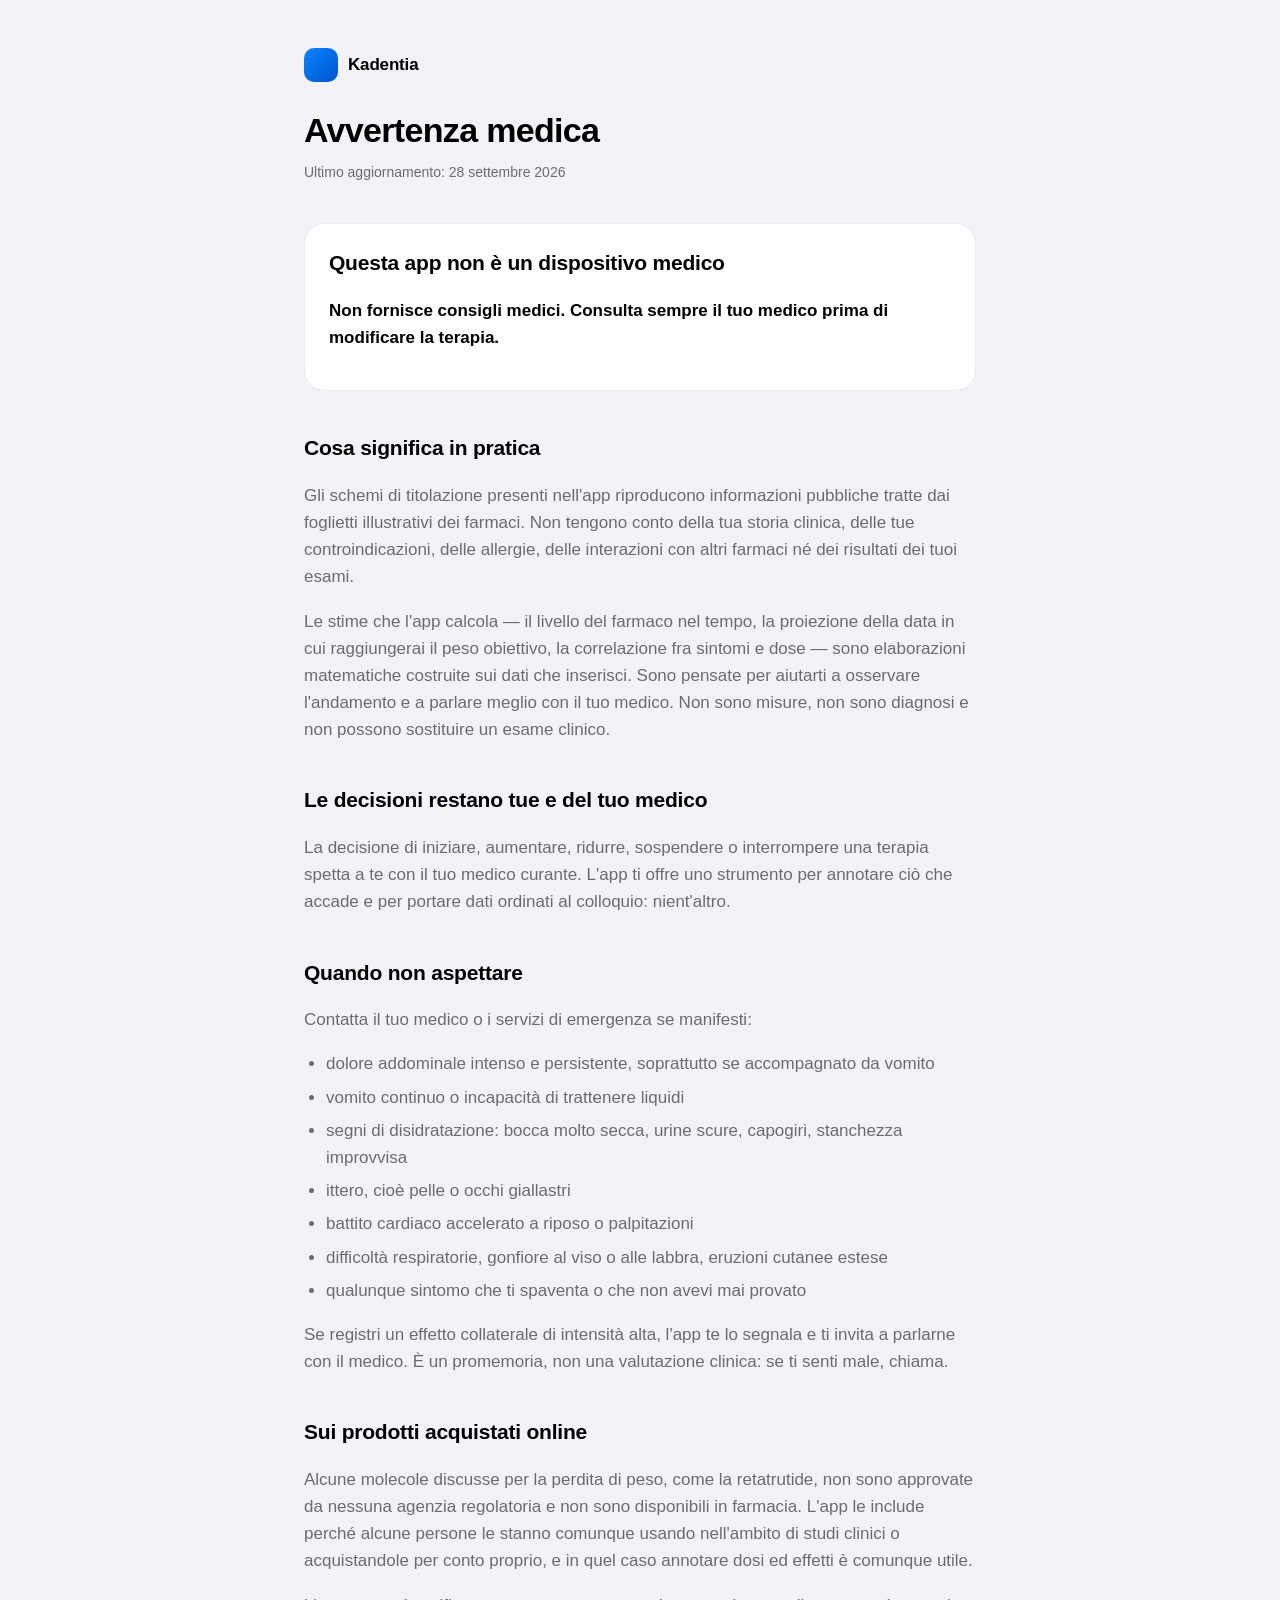
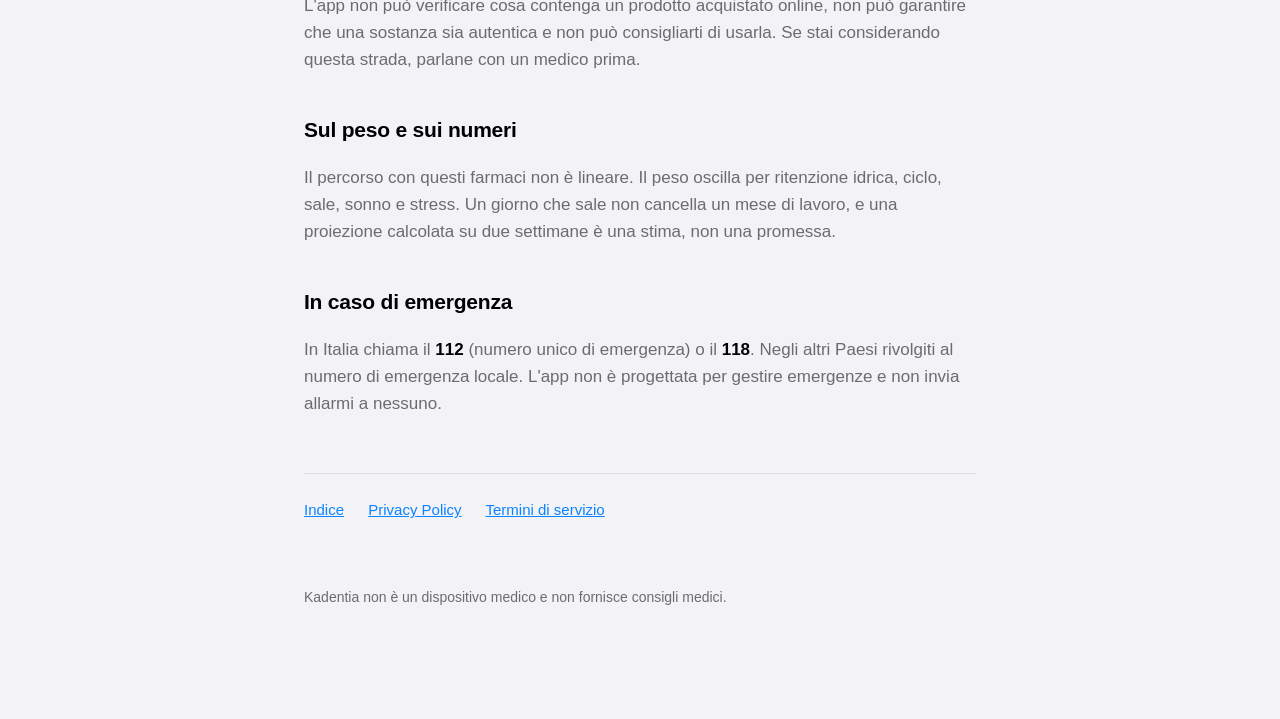
==== disclaimer.html @ cd6c2a89 "Pagine legali di Kadentia" ====
<!DOCTYPE html>
<html lang="it">
<head>
<meta charset="utf-8">
<meta name="viewport" content="width=device-width, initial-scale=1">
<title>Avvertenza medica — Kadentia</title>
<meta name="description" content="Cosa Kadentia non è e cosa non fa: l'avvertenza medica dell'app.">
<link rel="stylesheet" href="style.css">
</head>
<body>
<div class="wrap">

  <header>
    <div class="logo"><span class="logo-mark"></span> Kadentia</div>
    <h1>Avvertenza medica</h1>
    <p class="updated">Ultimo aggiornamento: 28 settembre 2026</p>
  </header>

  <div class="card">
    <h2>Questa app non è un dispositivo medico</h2>
    <p class="emphasis">Non fornisce consigli medici. Consulta sempre il tuo medico prima di modificare la terapia.</p>
  </div>

  <h2>Cosa significa in pratica</h2>
  <p>Gli schemi di titolazione presenti nell'app riproducono informazioni pubbliche tratte dai foglietti illustrativi dei farmaci. Non tengono conto della tua storia clinica, delle tue controindicazioni, delle allergie, delle interazioni con altri farmaci né dei risultati dei tuoi esami.</p>
  <p>Le stime che l'app calcola — il livello del farmaco nel tempo, la proiezione della data in cui raggiungerai il peso obiettivo, la correlazione fra sintomi e dose — sono elaborazioni matematiche costruite sui dati che inserisci. Sono pensate per aiutarti a osservare l'andamento e a parlare meglio con il tuo medico. Non sono misure, non sono diagnosi e non possono sostituire un esame clinico.</p>

  <h2>Le decisioni restano tue e del tuo medico</h2>
  <p>La decisione di iniziare, aumentare, ridurre, sospendere o interrompere una terapia spetta a te con il tuo medico curante. L'app ti offre uno strumento per annotare ciò che accade e per portare dati ordinati al colloquio: nient'altro.</p>

  <h2>Quando non aspettare</h2>
  <p>Contatta il tuo medico o i servizi di emergenza se manifesti:</p>
  <ul>
    <li>dolore addominale intenso e persistente, soprattutto se accompagnato da vomito</li>
    <li>vomito continuo o incapacità di trattenere liquidi</li>
    <li>segni di disidratazione: bocca molto secca, urine scure, capogiri, stanchezza improvvisa</li>
    <li>ittero, cioè pelle o occhi giallastri</li>
    <li>battito cardiaco accelerato a riposo o palpitazioni</li>
    <li>difficoltà respiratorie, gonfiore al viso o alle labbra, eruzioni cutanee estese</li>
    <li>qualunque sintomo che ti spaventa o che non avevi mai provato</li>
  </ul>
  <p>Se registri un effetto collaterale di intensità alta, l'app te lo segnala e ti invita a parlarne con il medico. È un promemoria, non una valutazione clinica: se ti senti male, chiama.</p>

  <h2>Sui prodotti acquistati online</h2>
  <p>Alcune molecole discusse per la perdita di peso, come la retatrutide, non sono approvate da nessuna agenzia regolatoria e non sono disponibili in farmacia. L'app le include perché alcune persone le stanno comunque usando nell'ambito di studi clinici o acquistandole per conto proprio, e in quel caso annotare dosi ed effetti è comunque utile.</p>
  <p>L'app non può verificare cosa contenga un prodotto acquistato online, non può garantire che una sostanza sia autentica e non può consigliarti di usarla. Se stai considerando questa strada, parlane con un medico prima.</p>

  <h2>Sul peso e sui numeri</h2>
  <p>Il percorso con questi farmaci non è lineare. Il peso oscilla per ritenzione idrica, ciclo, sale, sonno e stress. Un giorno che sale non cancella un mese di lavoro, e una proiezione calcolata su due settimane è una stima, non una promessa.</p>

  <h2>In caso di emergenza</h2>
  <p>In Italia chiama il <strong>112</strong> (numero unico di emergenza) o il <strong>118</strong>. Negli altri Paesi rivolgiti al numero di emergenza locale. L'app non è progettata per gestire emergenze e non invia allarmi a nessuno.</p>

  <nav>
    <a href="index.html">Indice</a>
    <a href="privacy.html">Privacy Policy</a>
    <a href="terms.html">Termini di servizio</a>
  </nav>

  <footer>
    <p>Kadentia non è un dispositivo medico e non fornisce consigli medici.</p>
  </footer>

</div>
</body>
</html>
---- style.css ----
/* Titrate — pagine legali.
   Stile sobrio, coerente con l'app: fondo scuro, testo leggibile, misura di
   lettura contenuta. Nessuna risorsa esterna: le pagine si aprono offline. */

:root {
  --background: #0A0A0A;
  --card: #1A1A1A;
  --text: #FFFFFF;
  --text-secondary: #A1A1A6;
  --accent: #0A84FF;
  --accent-dark: #0055CC;
  --border: rgba(255, 255, 255, 0.10);
  --radius: 20px;
}

@media (prefers-color-scheme: light) {
  :root {
    --background: #F2F2F7;
    --card: #FFFFFF;
    --text: #000000;
    --text-secondary: #6C6C70;
    --border: rgba(0, 0, 0, 0.08);
  }
}

* { box-sizing: border-box; }

body {
  margin: 0;
  background: var(--background);
  color: var(--text);
  font: 17px/1.6 -apple-system, BlinkMacSystemFont, "SF Pro Text", "Segoe UI", Roboto, sans-serif;
  -webkit-text-size-adjust: 100%;
}

.wrap { max-width: 720px; margin: 0 auto; padding: 48px 24px 96px; }

header { margin-bottom: 40px; }

.logo {
  display: inline-flex;
  align-items: center;
  gap: 10px;
  margin-bottom: 28px;
  font-weight: 600;
  letter-spacing: -0.01em;
}

.logo-mark {
  width: 34px; height: 34px;
  border-radius: 10px;
  background: linear-gradient(135deg, var(--accent), var(--accent-dark));
}

h1 { font-size: 34px; line-height: 1.2; letter-spacing: -0.02em; margin: 0 0 10px; }
h2 { font-size: 21px; letter-spacing: -0.01em; margin: 40px 0 12px; }
h3 { font-size: 17px; margin: 24px 0 8px; }
p, li { color: var(--text-secondary); }
strong { color: var(--text); }

.updated { font-size: 14px; color: var(--text-secondary); margin: 0; }

.card {
  background: var(--card);
  border: 1px solid var(--border);
  border-radius: var(--radius);
  padding: 22px 24px;
  margin: 24px 0;
}

.card h2, .card h3 { margin-top: 0; }

.emphasis { color: var(--text); font-weight: 600; }

ul { padding-left: 22px; }
li { margin: 6px 0; }

a { color: var(--accent); }

nav { margin-top: 56px; padding-top: 24px; border-top: 1px solid var(--border); font-size: 15px; }
nav a { margin-right: 20px; }

table { width: 100%; border-collapse: collapse; margin: 16px 0; font-size: 15px; }
th, td { text-align: left; padding: 10px 12px; border-bottom: 1px solid var(--border); vertical-align: top; }
th { color: var(--text); font-weight: 600; }
td { color: var(--text-secondary); }

footer { margin-top: 64px; font-size: 14px; color: var(--text-secondary); }
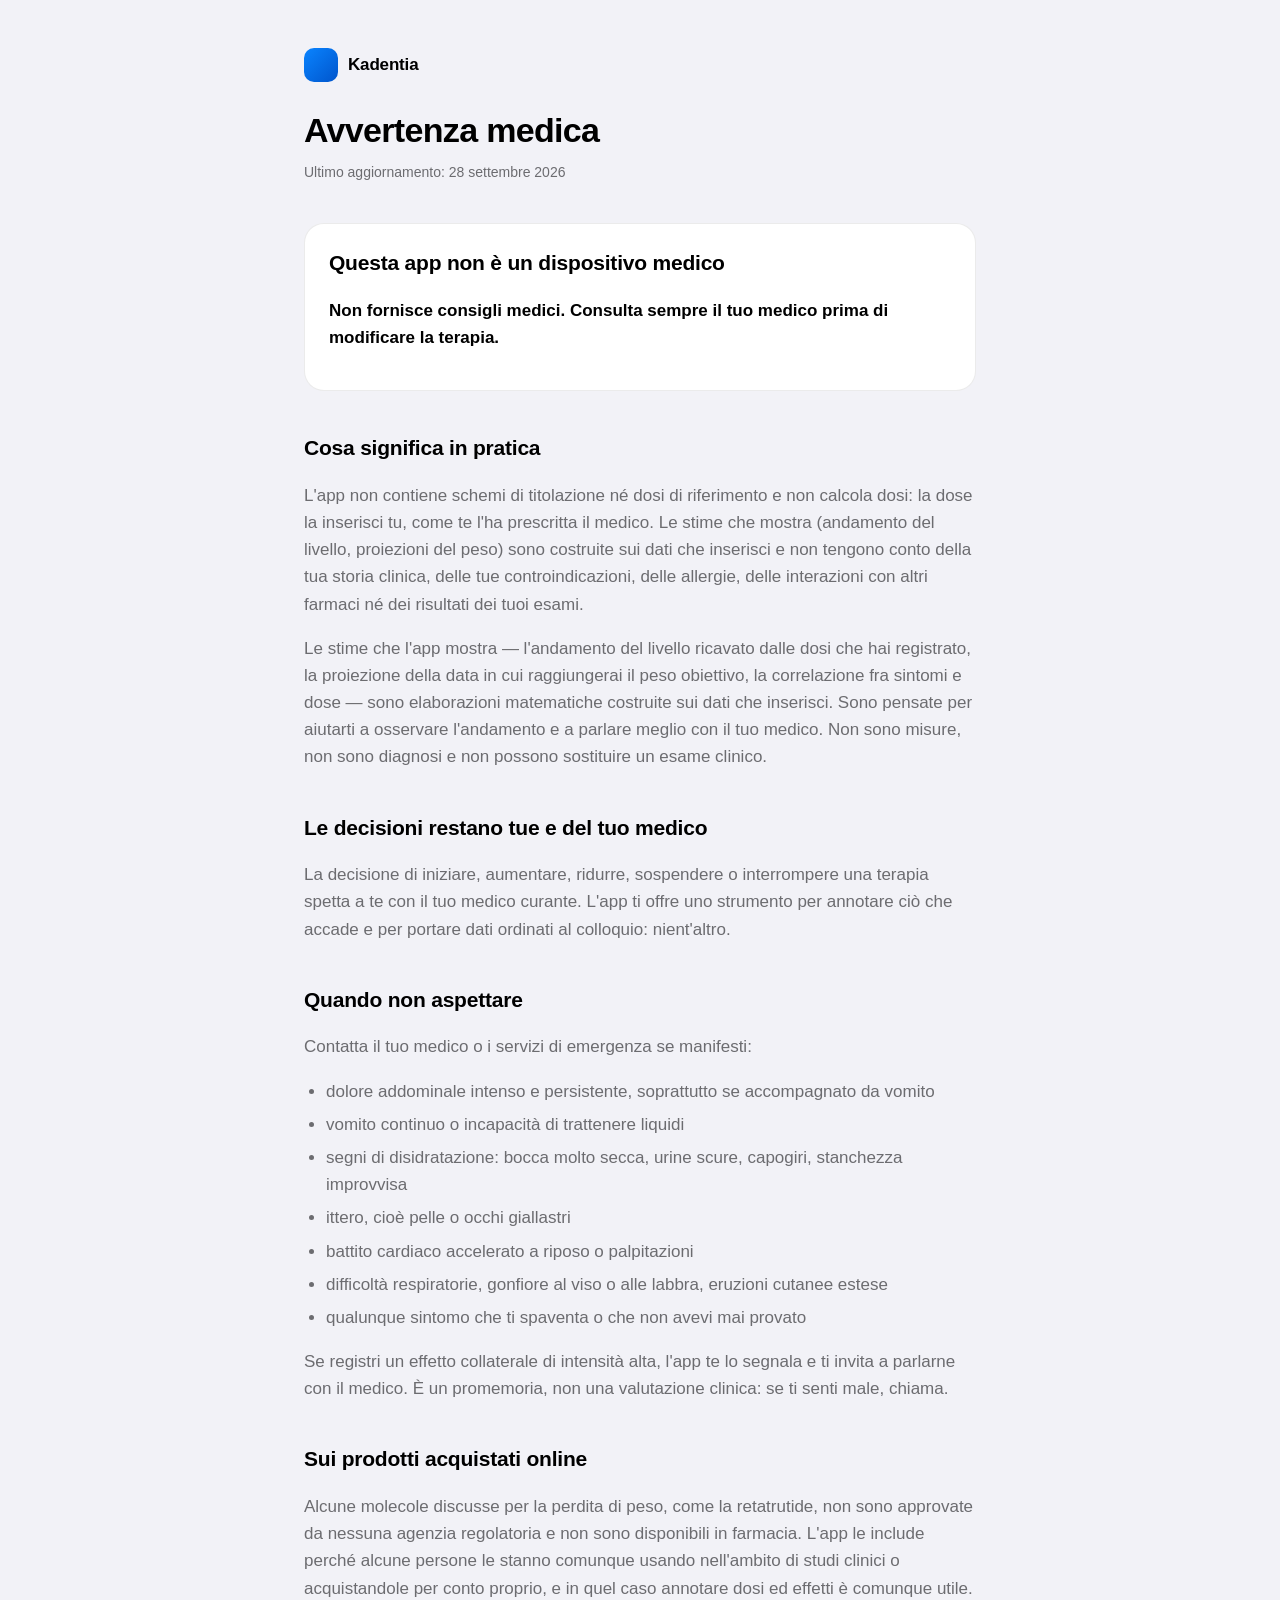
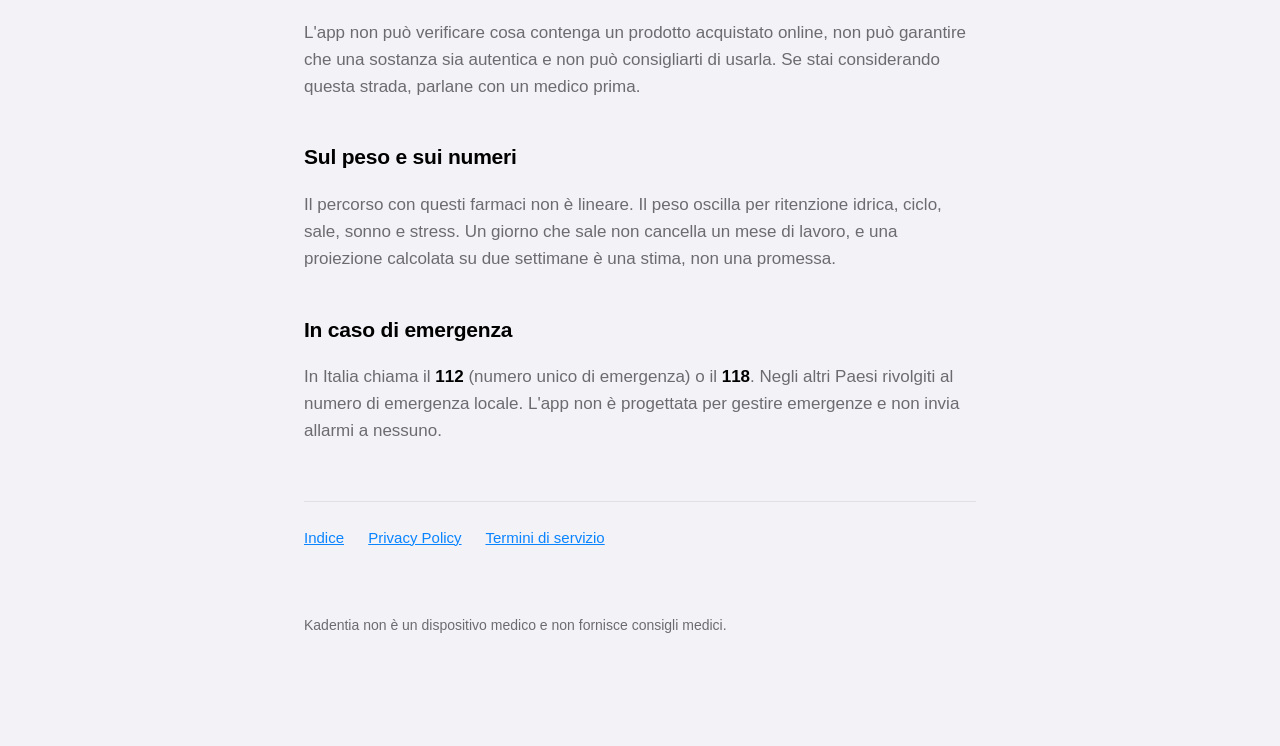
==== commit bb32d74e: "Pagine legali: l'app non contiene schemi di titolazione e non calcola dosi (revisione 1.4.2)" ====
--- a/disclaimer.html
+++ b/disclaimer.html
@@ -22,8 +22,8 @@
   </div>
 
   <h2>Cosa significa in pratica</h2>
-  <p>Gli schemi di titolazione presenti nell'app riproducono informazioni pubbliche tratte dai foglietti illustrativi dei farmaci. Non tengono conto della tua storia clinica, delle tue controindicazioni, delle allergie, delle interazioni con altri farmaci né dei risultati dei tuoi esami.</p>
-  <p>Le stime che l'app calcola — il livello del farmaco nel tempo, la proiezione della data in cui raggiungerai il peso obiettivo, la correlazione fra sintomi e dose — sono elaborazioni matematiche costruite sui dati che inserisci. Sono pensate per aiutarti a osservare l'andamento e a parlare meglio con il tuo medico. Non sono misure, non sono diagnosi e non possono sostituire un esame clinico.</p>
+  <p>L'app non contiene schemi di titolazione né dosi di riferimento e non calcola dosi: la dose la inserisci tu, come te l'ha prescritta il medico. Le stime che mostra (andamento del livello, proiezioni del peso) sono costruite sui dati che inserisci e non tengono conto della tua storia clinica, delle tue controindicazioni, delle allergie, delle interazioni con altri farmaci né dei risultati dei tuoi esami.</p>
+  <p>Le stime che l'app mostra — l'andamento del livello ricavato dalle dosi che hai registrato, la proiezione della data in cui raggiungerai il peso obiettivo, la correlazione fra sintomi e dose — sono elaborazioni matematiche costruite sui dati che inserisci. Sono pensate per aiutarti a osservare l'andamento e a parlare meglio con il tuo medico. Non sono misure, non sono diagnosi e non possono sostituire un esame clinico.</p>
 
   <h2>Le decisioni restano tue e del tuo medico</h2>
   <p>La decisione di iniziare, aumentare, ridurre, sospendere o interrompere una terapia spetta a te con il tuo medico curante. L'app ti offre uno strumento per annotare ciò che accade e per portare dati ordinati al colloquio: nient'altro.</p>
